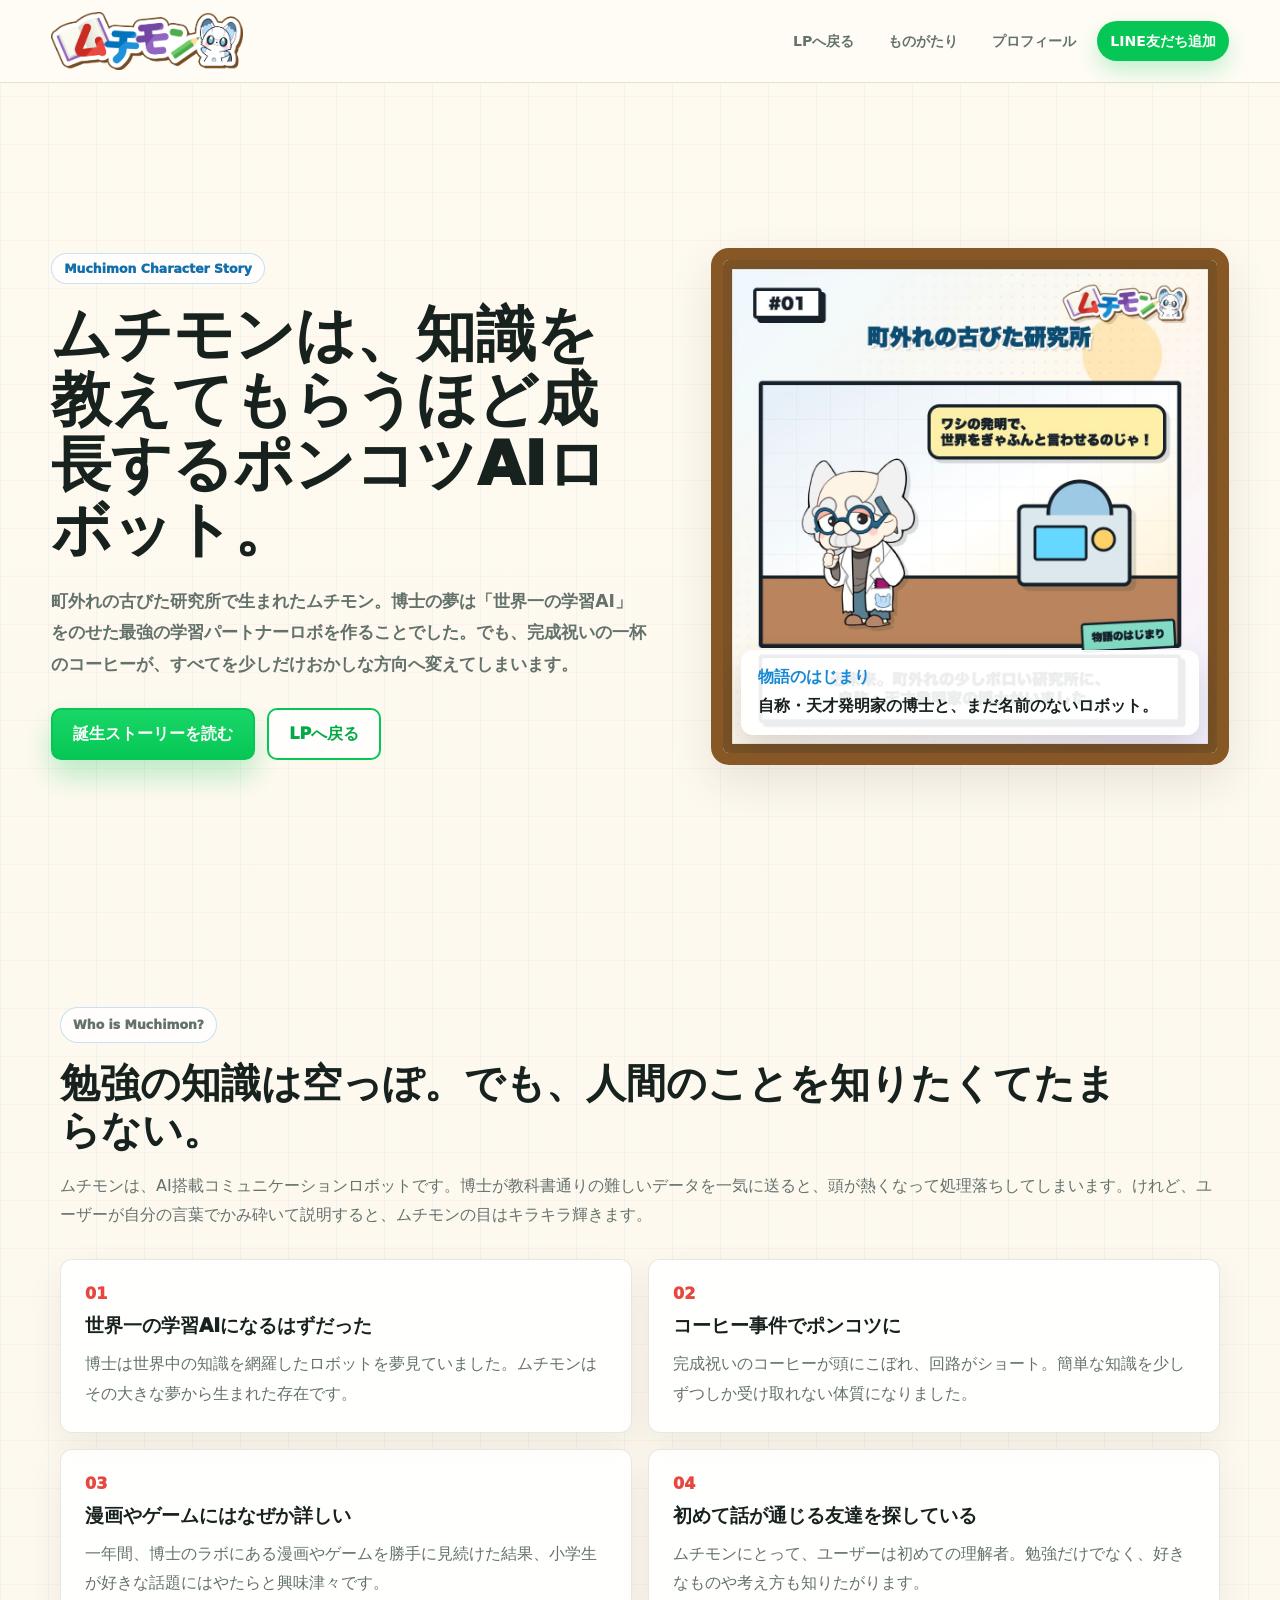
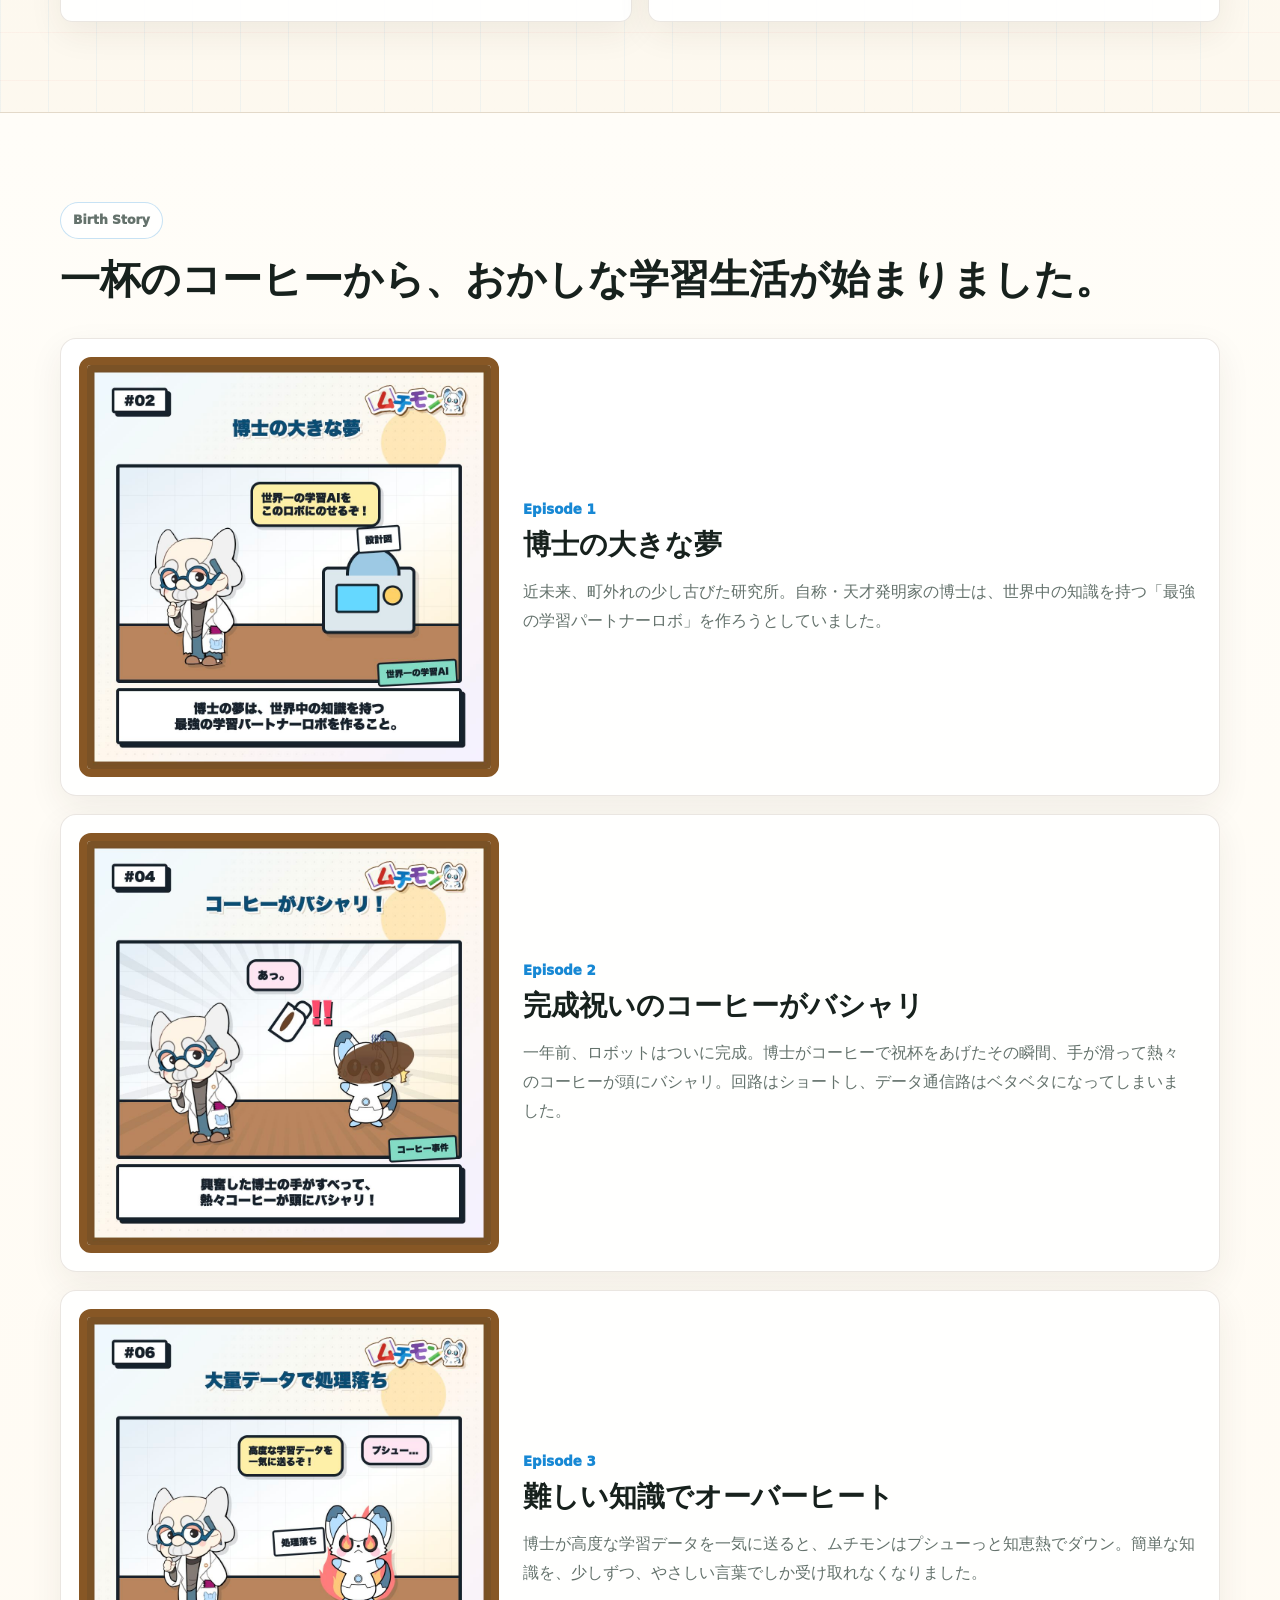
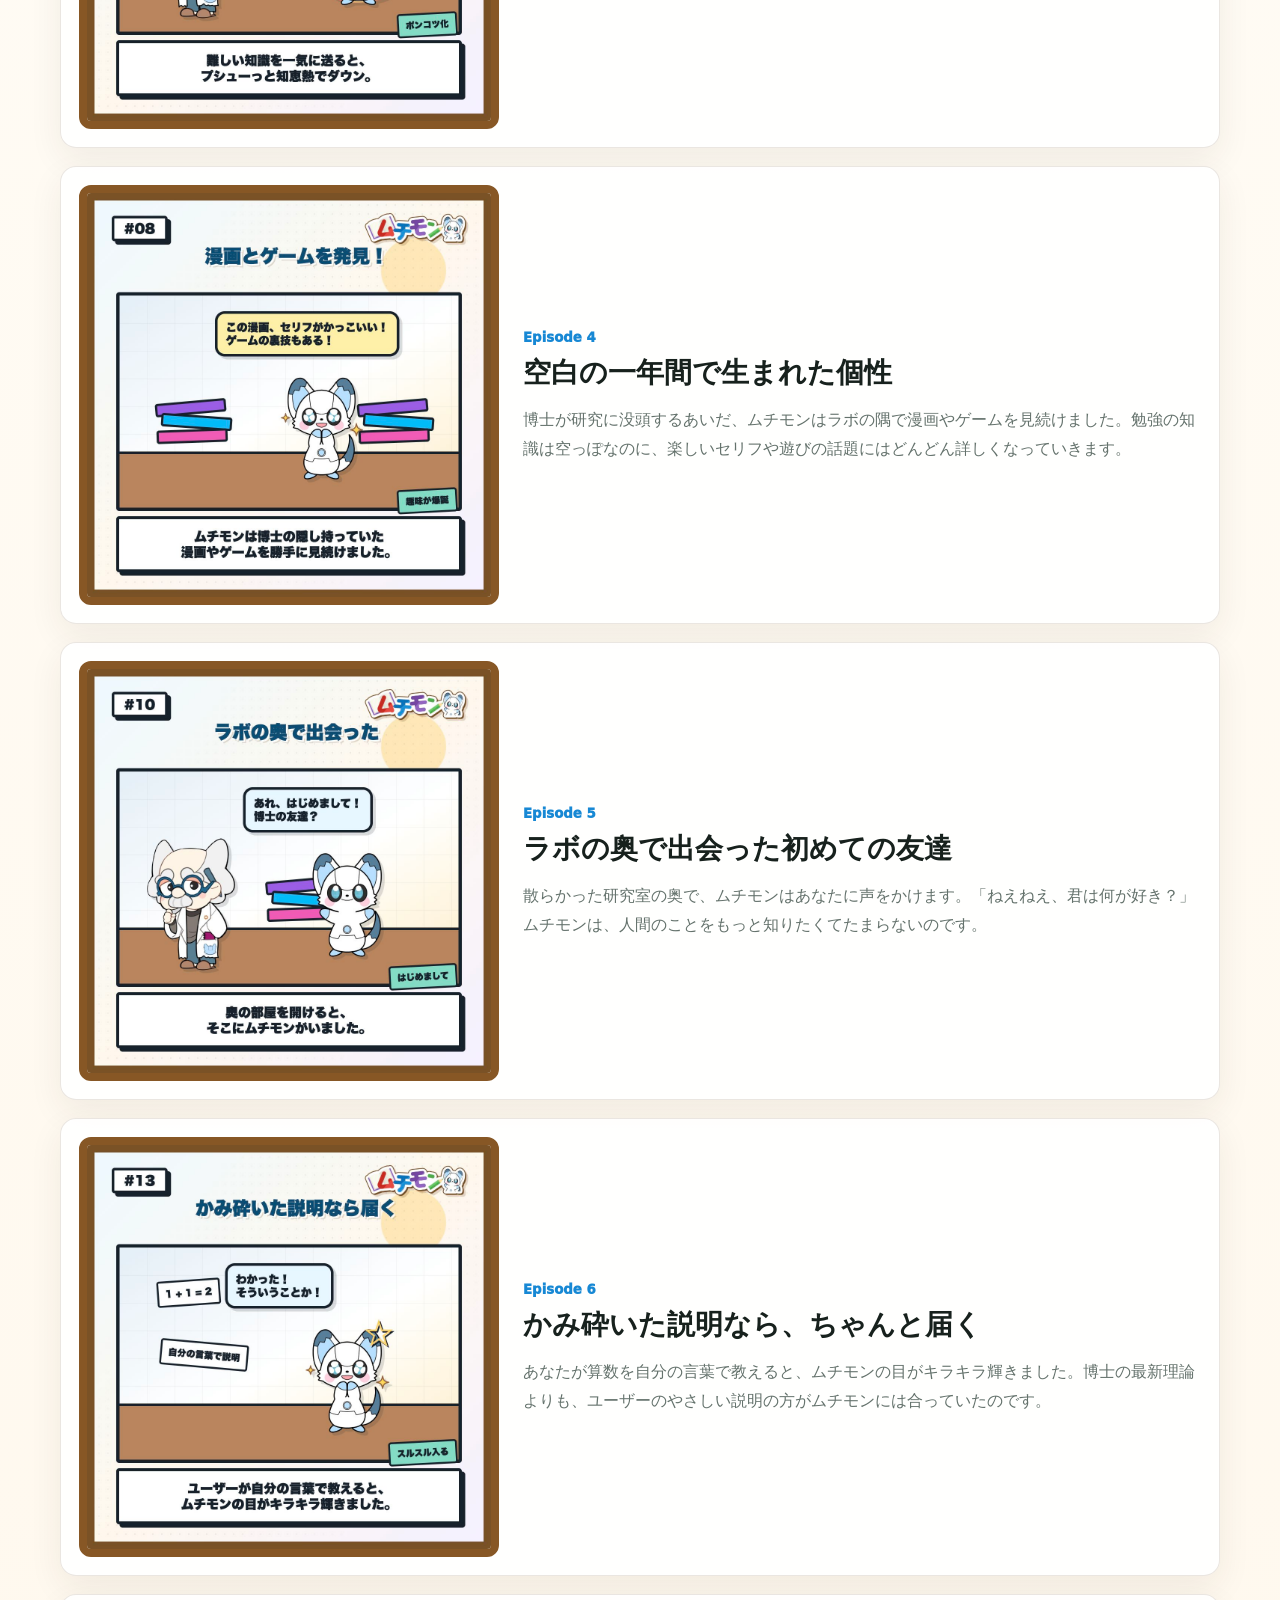
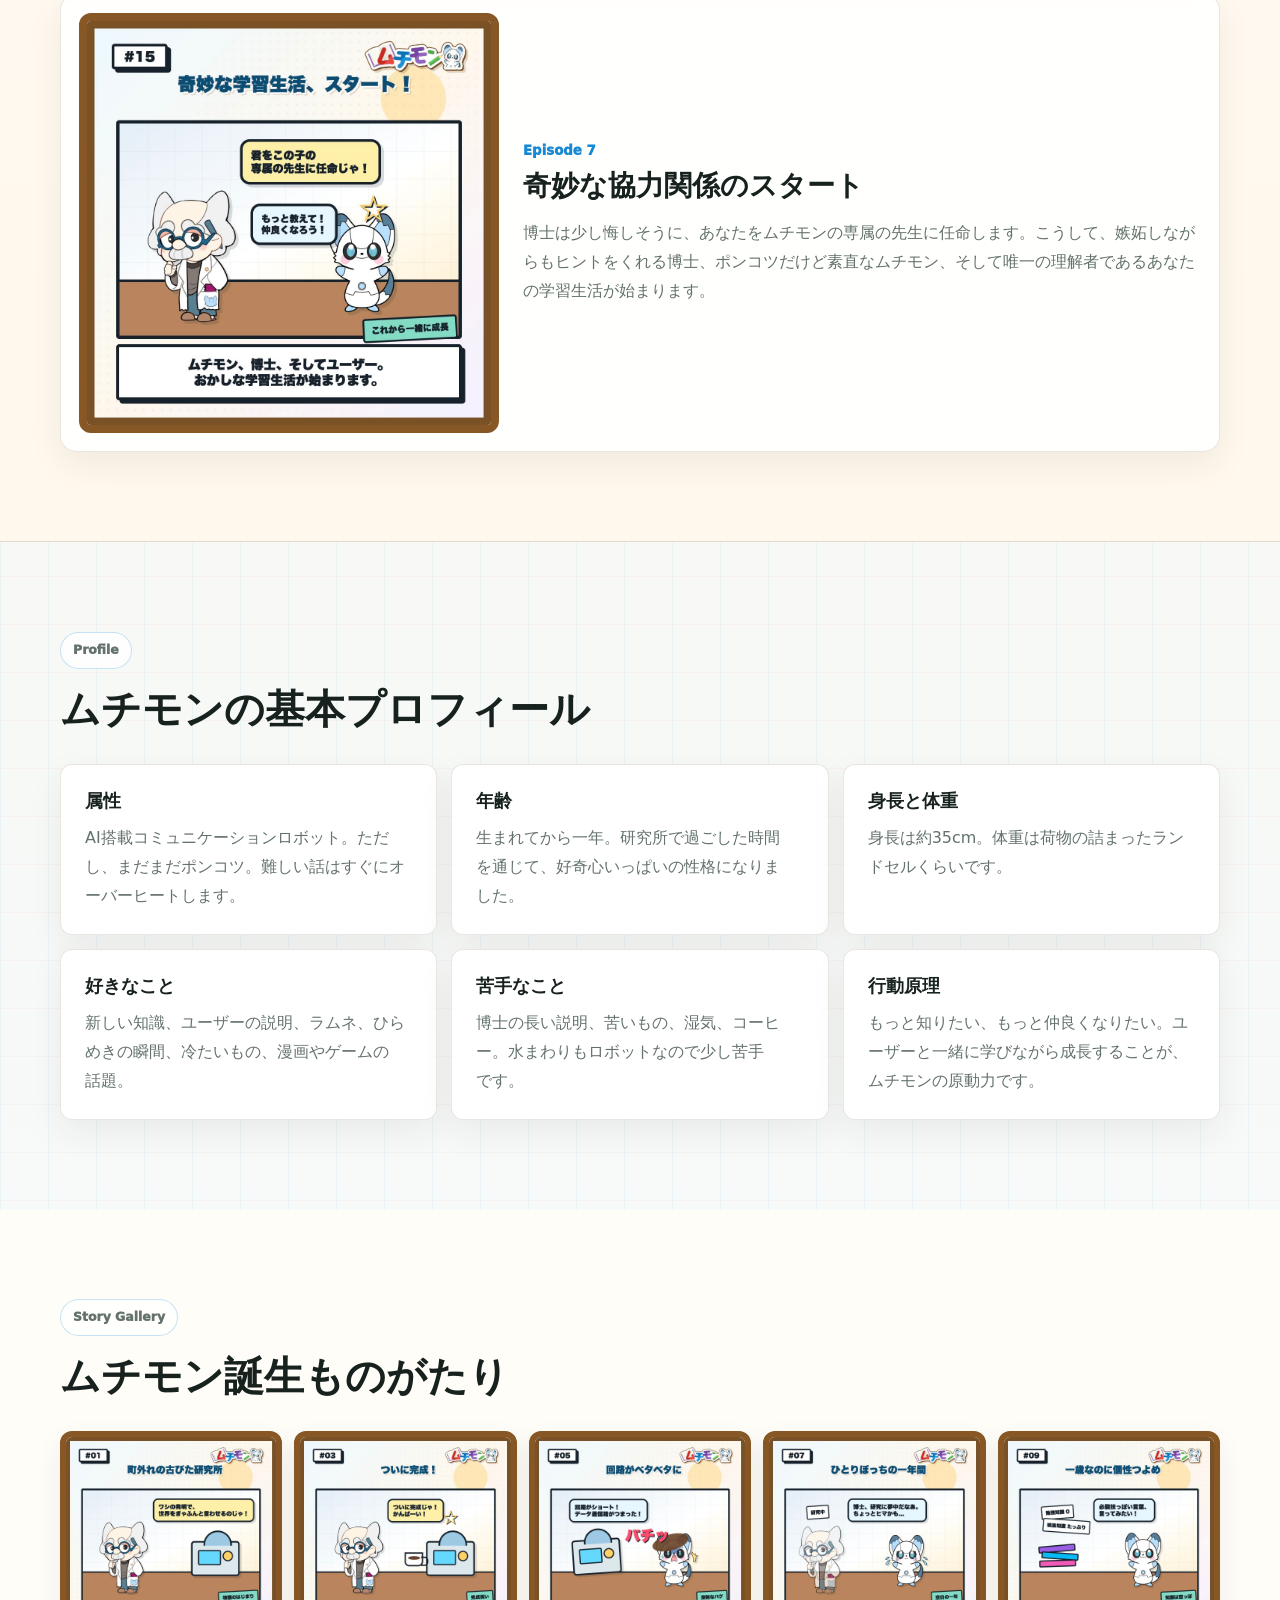
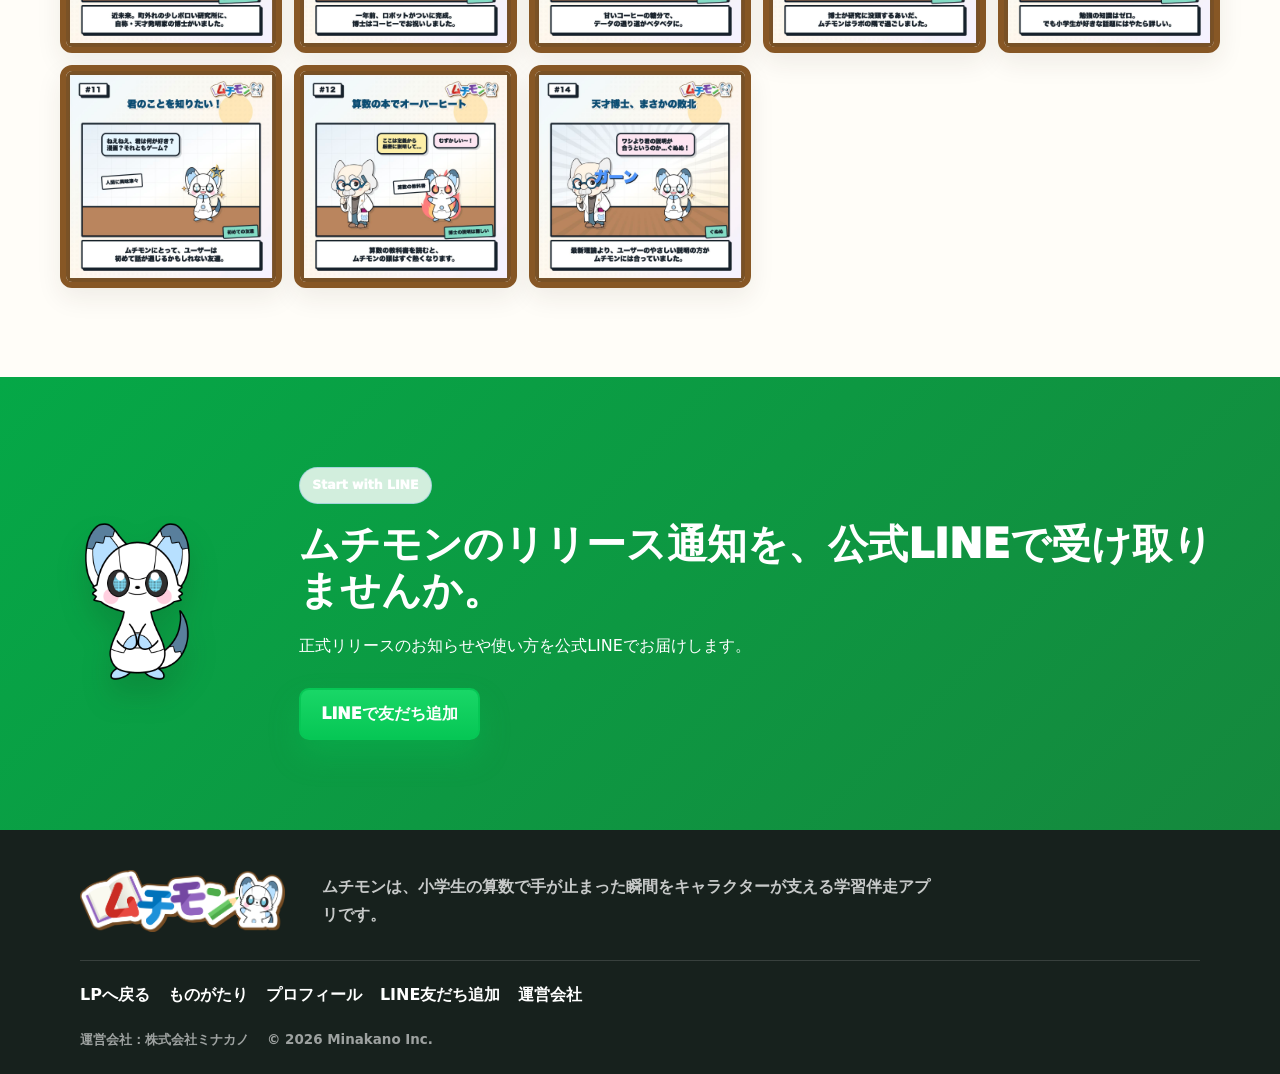
==== history/index.html @ 404047dd "Add Muchimon character story page" ====
<!doctype html>
<html lang="ja">
  <head>
    <meta charset="UTF-8" />
    <meta name="viewport" content="width=device-width, initial-scale=1.0" />
    <title>ムチモンのキャラクターについて | ムチモン</title>
    <meta name="description" content="ムチモンは、町外れの研究所で生まれたAI搭載コミュニケーションロボット。コーヒー事件から始まった、少しポンコツで好奇心いっぱいの物語を紹介します。" />
    <link rel="preload" as="image" href="../assets/history/muchimon_birth_15_01.png" />
    <style>
      :root {
        --bg: #fbf7ee;
        --ink: #17211d;
        --muted: #64726c;
        --line: #e3d9c9;
        --blue: #1788d4;
        --red: #e7473f;
        --green: #06c755;
        --green-dark: #05a847;
        --yellow: #ffd86b;
        --brown: #875725;
        --panel: rgba(255, 255, 255, .9);
        --shadow: 0 18px 45px rgba(41, 31, 18, .10);
        font-family: "Hiragino Maru Gothic ProN", "Hiragino Sans", "Yu Gothic", "Meiryo", system-ui, sans-serif;
      }

      * { box-sizing: border-box; }
      html { scroll-behavior: smooth; }
      body {
        margin: 0;
        color: var(--ink);
        background:
          linear-gradient(90deg, rgba(23, 136, 212, .055) 1px, transparent 1px),
          linear-gradient(rgba(231, 71, 63, .045) 1px, transparent 1px),
          linear-gradient(180deg, #fffaf0 0%, var(--bg) 45%, #f4fbff 100%);
        background-size: 48px 48px, 48px 48px, auto;
      }
      a { color: inherit; text-decoration: none; }
      img { display: block; max-width: 100%; }

      .nav {
        position: sticky;
        top: 0;
        z-index: 10;
        display: flex;
        align-items: center;
        justify-content: space-between;
        gap: 20px;
        border-bottom: 1px solid rgba(124, 103, 75, .18);
        background: rgba(255, 252, 246, .9);
        padding: 12px clamp(18px, 4vw, 56px);
        backdrop-filter: blur(18px);
      }
      .logo img { width: clamp(138px, 15vw, 214px); }
      .nav nav { display: flex; flex-wrap: wrap; justify-content: flex-end; gap: 8px; }
      .nav a:not(.logo) {
        display: inline-flex;
        align-items: center;
        min-height: 40px;
        border-radius: 999px;
        color: var(--muted);
        font-size: .88rem;
        font-weight: 900;
        padding: 8px 13px;
        white-space: nowrap;
      }
      .nav-cta { background: var(--green); color: #fff !important; box-shadow: 0 10px 22px rgba(6, 199, 85, .24); }

      .hero {
        display: grid;
        grid-template-columns: minmax(420px, .92fr) minmax(360px, .8fr);
        gap: clamp(30px, 5vw, 72px);
        align-items: center;
        min-height: calc(100vh - 66px);
        padding: clamp(44px, 6vw, 86px) clamp(18px, 4vw, 56px) 64px;
      }
      .kicker {
        display: inline-flex;
        align-items: center;
        min-height: 31px;
        margin: 0 0 18px;
        border: 1px solid rgba(23, 136, 212, .24);
        border-radius: 999px;
        background: rgba(255, 255, 255, .82);
        color: #126fab;
        font-size: .78rem;
        font-weight: 950;
        line-height: 1.25;
        padding: 6px 12px;
      }
      h1, h2, h3 {
        margin: 0;
        color: var(--ink);
        font-weight: 950;
        letter-spacing: 0;
        line-break: strict;
        text-wrap: pretty;
      }
      h1 { max-width: 780px; font-size: clamp(2.55rem, 4.7vw, 5rem); line-height: 1.08; }
      .lead {
        max-width: 720px;
        margin: 24px 0 0;
        color: var(--muted);
        font-size: clamp(1rem, 1.35vw, 1.18rem);
        font-weight: 800;
        line-height: 1.82;
        text-wrap: pretty;
      }
      .actions { display: flex; flex-wrap: wrap; gap: 12px; margin-top: 28px; }
      .primary, .secondary {
        display: inline-flex;
        align-items: center;
        justify-content: center;
        min-height: 52px;
        border: 2px solid var(--green);
        border-radius: 10px;
        font-weight: 950;
        line-height: 1.4;
        padding: 12px 20px;
        text-align: center;
      }
      .primary { background: linear-gradient(180deg, #19d767 0%, var(--green) 100%); color: #fff; box-shadow: 0 16px 30px rgba(6, 199, 85, .28); }
      .secondary { background: rgba(255, 255, 255, .9); color: var(--green-dark); }

      .hero-art {
        position: relative;
        border: 12px solid var(--brown);
        border-radius: 18px;
        background: #fff;
        box-shadow: var(--shadow);
        overflow: hidden;
      }
      .hero-art img { width: 100%; height: 100%; object-fit: cover; }
      .hero-note {
        position: absolute;
        left: 18px;
        right: 18px;
        bottom: 18px;
        border: 1px solid rgba(255, 255, 255, .72);
        border-radius: 12px;
        background: rgba(255, 255, 255, .92);
        padding: 16px;
        box-shadow: 0 18px 36px rgba(22, 31, 35, .16);
      }
      .hero-note strong { display: block; color: var(--blue); }
      .hero-note span { display: block; margin-top: 6px; font-weight: 900; line-height: 1.55; }

      .section { padding: clamp(58px, 7vw, 96px) clamp(18px, 4vw, 56px); }
      .section-inner { max-width: 1160px; margin: 0 auto; }
      .section h2 { max-width: 1080px; font-size: clamp(1.9rem, 3.15vw, 3.35rem); line-height: 1.16; }
      .section p { color: var(--muted); line-height: 1.82; text-wrap: pretty; }

      .intro-grid {
        display: grid;
        grid-template-columns: 1fr 1fr;
        gap: 16px;
        margin-top: 30px;
      }
      .fact {
        border: 1px solid rgba(124, 103, 75, .16);
        border-radius: 12px;
        background: var(--panel);
        padding: 24px;
        box-shadow: 0 12px 34px rgba(54, 43, 26, .07);
      }
      .fact span { color: var(--red); font-weight: 950; }
      .fact h3 { margin: 10px 0; font-size: 1.16rem; line-height: 1.42; }
      .fact p { margin: 0; }

      .story { background: linear-gradient(180deg, #fffdf8 0%, #fff8ed 100%); border-block: 1px solid var(--line); }
      .timeline {
        display: grid;
        gap: 18px;
        margin-top: 34px;
      }
      .episode {
        display: grid;
        grid-template-columns: minmax(260px, 420px) minmax(0, 1fr);
        gap: 24px;
        align-items: center;
        border: 1px solid rgba(124, 103, 75, .16);
        border-radius: 16px;
        background: rgba(255, 255, 255, .9);
        padding: 18px;
        box-shadow: 0 12px 34px rgba(54, 43, 26, .07);
      }
      .episode img { border: 8px solid var(--brown); border-radius: 12px; background: #fff; }
      .episode small {
        display: inline-flex;
        margin-bottom: 10px;
        color: var(--blue);
        font-weight: 950;
      }
      .episode h3 { font-size: clamp(1.28rem, 2.2vw, 2rem); line-height: 1.28; }
      .episode p { margin: 14px 0 0; }

      .profile-grid {
        display: grid;
        grid-template-columns: repeat(3, minmax(0, 1fr));
        gap: 14px;
        margin-top: 30px;
      }
      .profile-card {
        border: 1px solid rgba(124, 103, 75, .16);
        border-radius: 12px;
        background: rgba(255, 255, 255, .92);
        padding: 24px;
        box-shadow: 0 12px 34px rgba(54, 43, 26, .07);
      }
      .profile-card h3 { margin-bottom: 10px; font-size: 1.12rem; }
      .profile-card p { margin: 0; }

      .gallery { background: #fffdf8; }
      .gallery-grid {
        display: grid;
        grid-template-columns: repeat(auto-fit, minmax(190px, 1fr));
        gap: 12px;
        margin-top: 30px;
      }
      .gallery-grid img {
        border: 6px solid var(--brown);
        border-radius: 12px;
        background: #fff;
        box-shadow: 0 10px 26px rgba(54, 43, 26, .08);
      }

      .cta {
        display: grid;
        grid-template-columns: minmax(140px, 220px) minmax(0, 1fr);
        gap: 28px;
        align-items: center;
        background: linear-gradient(135deg, var(--green-dark) 0%, #15883d 100%);
        color: #fff;
      }
      .cta h2, .cta p { color: #fff; }
      .cta img { max-height: 190px; object-fit: contain; filter: drop-shadow(0 18px 14px rgba(16, 79, 36, .24)); }

      .site-footer { background: #17211d; color: #fff; padding: 40px clamp(18px, 4vw, 56px) 24px; }
      .footer-main { display: grid; grid-template-columns: minmax(160px, 220px) minmax(0, 620px); gap: 22px; align-items: center; max-width: 1120px; margin: 0 auto; }
      .footer-logo img { width: clamp(150px, 16vw, 220px); }
      .footer-main p { margin: 0; color: rgba(255, 255, 255, .76); font-weight: 800; line-height: 1.75; }
      .footer-links { display: flex; flex-wrap: wrap; gap: 10px 18px; max-width: 1120px; margin: 28px auto 0; padding-top: 24px; border-top: 1px solid rgba(255, 255, 255, .14); }
      .footer-links a { color: #fff; font-weight: 900; line-height: 1.3; white-space: nowrap; }
      .footer-bottom { display: flex; flex-wrap: wrap; gap: 8px 18px; max-width: 1120px; margin: 24px auto 0; color: rgba(255, 255, 255, .58); font-size: .84rem; font-weight: 800; line-height: 1.5; }

      @media (max-width: 920px) {
        .hero, .intro-grid, .episode, .profile-grid, .cta, .footer-main { grid-template-columns: 1fr; }
        .hero { min-height: auto; }
        .hero-art { max-width: 620px; margin: 0 auto; }
      }

      @media (max-width: 640px) {
        .nav { align-items: flex-start; flex-direction: column; padding: 10px 16px; }
        .logo img { width: 136px; }
        .nav nav { justify-content: flex-start; gap: 6px; }
        .nav a:not(.logo) { min-height: 36px; font-size: .82rem; padding: 7px 10px; }
        .hero { padding: 34px 18px 42px; }
        h1 { font-size: clamp(2.15rem, 10vw, 3rem); line-height: 1.14; }
        .lead { margin-top: 18px; font-size: 1rem; line-height: 1.78; }
        .actions { margin-top: 22px; }
        .primary, .secondary { width: 100%; }
        .hero-art { border-width: 8px; }
        .hero-note { position: static; border-radius: 0; box-shadow: none; }
        .section { padding: 44px 18px; }
        .section h2 { font-size: clamp(1.75rem, 7.2vw, 2.35rem); line-height: 1.22; }
        .episode, .fact, .profile-card { padding: 18px; }
        .episode img, .gallery-grid img { border-width: 5px; }
        .gallery-grid { grid-template-columns: 1fr 1fr; }
        .cta img { max-height: 180px; }
        .site-footer { padding: 34px 18px 22px; }
        .footer-bottom span { white-space: normal; }
      }
    </style>
  </head>
  <body>
    <header class="nav">
      <a class="logo" href="../"><img src="../assets/muchimon-logo.png" alt="ムチモン" /></a>
      <nav>
        <a href="../">LPへ戻る</a>
        <a href="#story">ものがたり</a>
        <a href="#profile">プロフィール</a>
        <a class="nav-cta" href="https://lin.ee/755YFJo" target="_blank" rel="noopener" data-track="line-register">LINE友だち追加</a>
      </nav>
    </header>

    <main>
      <section class="hero">
        <div>
          <p class="kicker">Muchimon Character Story</p>
          <h1>ムチモンは、知識を教えてもらうほど成長するポンコツAIロボット。</h1>
          <p class="lead">町外れの古びた研究所で生まれたムチモン。博士の夢は「世界一の学習AI」をのせた最強の学習パートナーロボを作ることでした。でも、完成祝いの一杯のコーヒーが、すべてを少しだけおかしな方向へ変えてしまいます。</p>
          <div class="actions">
            <a class="primary" href="#story">誕生ストーリーを読む</a>
            <a class="secondary" href="../">LPへ戻る</a>
          </div>
        </div>
        <div class="hero-art">
          <img src="../assets/history/muchimon_birth_15_01.png" alt="町外れの古びた研究所で、博士がロボットを作り始める様子" />
          <div class="hero-note"><strong>物語のはじまり</strong><span>自称・天才発明家の博士と、まだ名前のないロボット。</span></div>
        </div>
      </section>

      <section class="section">
        <div class="section-inner">
          <p class="kicker">Who is Muchimon?</p>
          <h2>勉強の知識は空っぽ。でも、人間のことを知りたくてたまらない。</h2>
          <p>ムチモンは、AI搭載コミュニケーションロボットです。博士が教科書通りの難しいデータを一気に送ると、頭が熱くなって処理落ちしてしまいます。けれど、ユーザーが自分の言葉でかみ砕いて説明すると、ムチモンの目はキラキラ輝きます。</p>
          <div class="intro-grid">
            <article class="fact"><span>01</span><h3>世界一の学習AIになるはずだった</h3><p>博士は世界中の知識を網羅したロボットを夢見ていました。ムチモンはその大きな夢から生まれた存在です。</p></article>
            <article class="fact"><span>02</span><h3>コーヒー事件でポンコツに</h3><p>完成祝いのコーヒーが頭にこぼれ、回路がショート。簡単な知識を少しずつしか受け取れない体質になりました。</p></article>
            <article class="fact"><span>03</span><h3>漫画やゲームにはなぜか詳しい</h3><p>一年間、博士のラボにある漫画やゲームを勝手に見続けた結果、小学生が好きな話題にはやたらと興味津々です。</p></article>
            <article class="fact"><span>04</span><h3>初めて話が通じる友達を探している</h3><p>ムチモンにとって、ユーザーは初めての理解者。勉強だけでなく、好きなものや考え方も知りたがります。</p></article>
          </div>
        </div>
      </section>

      <section class="section story" id="story">
        <div class="section-inner">
          <p class="kicker">Birth Story</p>
          <h2>一杯のコーヒーから、おかしな学習生活が始まりました。</h2>
          <div class="timeline">
            <article class="episode">
              <img src="../assets/history/muchimon_birth_15_02.png" alt="博士が世界一の学習AIをロボットにのせようとしている様子" />
              <div><small>Episode 1</small><h3>博士の大きな夢</h3><p>近未来、町外れの少し古びた研究所。自称・天才発明家の博士は、世界中の知識を持つ「最強の学習パートナーロボ」を作ろうとしていました。</p></div>
            </article>
            <article class="episode">
              <img src="../assets/history/muchimon_birth_15_04.png" alt="博士の手が滑ってコーヒーがロボットにこぼれる様子" />
              <div><small>Episode 2</small><h3>完成祝いのコーヒーがバシャリ</h3><p>一年前、ロボットはついに完成。博士がコーヒーで祝杯をあげたその瞬間、手が滑って熱々のコーヒーが頭にバシャリ。回路はショートし、データ通信路はベタベタになってしまいました。</p></div>
            </article>
            <article class="episode">
              <img src="../assets/history/muchimon_birth_15_06.png" alt="難しい学習データでムチモンが処理落ちする様子" />
              <div><small>Episode 3</small><h3>難しい知識でオーバーヒート</h3><p>博士が高度な学習データを一気に送ると、ムチモンはプシューっと知恵熱でダウン。簡単な知識を、少しずつ、やさしい言葉でしか受け取れなくなりました。</p></div>
            </article>
            <article class="episode">
              <img src="../assets/history/muchimon_birth_15_08.png" alt="ムチモンが漫画とゲームを発見して喜ぶ様子" />
              <div><small>Episode 4</small><h3>空白の一年間で生まれた個性</h3><p>博士が研究に没頭するあいだ、ムチモンはラボの隅で漫画やゲームを見続けました。勉強の知識は空っぽなのに、楽しいセリフや遊びの話題にはどんどん詳しくなっていきます。</p></div>
            </article>
            <article class="episode">
              <img src="../assets/history/muchimon_birth_15_10.png" alt="研究室の奥でユーザーがムチモンと出会う様子" />
              <div><small>Episode 5</small><h3>ラボの奥で出会った初めての友達</h3><p>散らかった研究室の奥で、ムチモンはあなたに声をかけます。「ねえねえ、君は何が好き？」ムチモンは、人間のことをもっと知りたくてたまらないのです。</p></div>
            </article>
            <article class="episode">
              <img src="../assets/history/muchimon_birth_15_13.png" alt="ユーザーのかみ砕いた説明でムチモンの目が輝く様子" />
              <div><small>Episode 6</small><h3>かみ砕いた説明なら、ちゃんと届く</h3><p>あなたが算数を自分の言葉で教えると、ムチモンの目がキラキラ輝きました。博士の最新理論よりも、ユーザーのやさしい説明の方がムチモンには合っていたのです。</p></div>
            </article>
            <article class="episode">
              <img src="../assets/history/muchimon_birth_15_15.png" alt="博士とムチモンとユーザーの奇妙な学習生活が始まる様子" />
              <div><small>Episode 7</small><h3>奇妙な協力関係のスタート</h3><p>博士は少し悔しそうに、あなたをムチモンの専属の先生に任命します。こうして、嫉妬しながらもヒントをくれる博士、ポンコツだけど素直なムチモン、そして唯一の理解者であるあなたの学習生活が始まります。</p></div>
            </article>
          </div>
        </div>
      </section>

      <section class="section" id="profile">
        <div class="section-inner">
          <p class="kicker">Profile</p>
          <h2>ムチモンの基本プロフィール</h2>
          <div class="profile-grid">
            <article class="profile-card"><h3>属性</h3><p>AI搭載コミュニケーションロボット。ただし、まだまだポンコツ。難しい話はすぐにオーバーヒートします。</p></article>
            <article class="profile-card"><h3>年齢</h3><p>生まれてから一年。研究所で過ごした時間を通じて、好奇心いっぱいの性格になりました。</p></article>
            <article class="profile-card"><h3>身長と体重</h3><p>身長は約35cm。体重は荷物の詰まったランドセルくらいです。</p></article>
            <article class="profile-card"><h3>好きなこと</h3><p>新しい知識、ユーザーの説明、ラムネ、ひらめきの瞬間、冷たいもの、漫画やゲームの話題。</p></article>
            <article class="profile-card"><h3>苦手なこと</h3><p>博士の長い説明、苦いもの、湿気、コーヒー。水まわりもロボットなので少し苦手です。</p></article>
            <article class="profile-card"><h3>行動原理</h3><p>もっと知りたい、もっと仲良くなりたい。ユーザーと一緒に学びながら成長することが、ムチモンの原動力です。</p></article>
          </div>
        </div>
      </section>

      <section class="section gallery">
        <div class="section-inner">
          <p class="kicker">Story Gallery</p>
          <h2>ムチモン誕生ものがたり</h2>
          <div class="gallery-grid">
            <img src="../assets/history/muchimon_birth_15_01.png" alt="町外れの古びた研究所" loading="lazy" />
            <img src="../assets/history/muchimon_birth_15_03.png" alt="ロボットがついに完成" loading="lazy" />
            <img src="../assets/history/muchimon_birth_15_05.png" alt="コーヒーで回路がベタベタに" loading="lazy" />
            <img src="../assets/history/muchimon_birth_15_07.png" alt="ひとりぼっちの一年間" loading="lazy" />
            <img src="../assets/history/muchimon_birth_15_09.png" alt="一歳なのに個性つよめ" loading="lazy" />
            <img src="../assets/history/muchimon_birth_15_11.png" alt="君のことを知りたい" loading="lazy" />
            <img src="../assets/history/muchimon_birth_15_12.png" alt="算数の本でオーバーヒート" loading="lazy" />
            <img src="../assets/history/muchimon_birth_15_14.png" alt="天才博士、まさかの敗北" loading="lazy" />
          </div>
        </div>
      </section>

      <section class="section cta">
        <img src="../assets/muchimon-character.png" alt="ムチモン" />
        <div>
          <p class="kicker">Start with LINE</p>
          <h2>ムチモンのリリース通知を、公式LINEで受け取りませんか。</h2>
          <p>正式リリースのお知らせや使い方を公式LINEでお届けします。</p>
          <div class="actions"><a class="primary" href="https://lin.ee/755YFJo" target="_blank" rel="noopener" data-track="line-register">LINEで友だち追加</a></div>
        </div>
      </section>
    </main>

    <footer class="site-footer">
      <div class="footer-main">
        <a class="footer-logo" href="../"><img src="../assets/muchimon-logo.png" alt="ムチモン" /></a>
        <p>ムチモンは、小学生の算数で手が止まった瞬間をキャラクターが支える学習伴走アプリです。</p>
      </div>
      <div class="footer-links" aria-label="フッターナビゲーション">
        <a href="../">LPへ戻る</a>
        <a href="#story">ものがたり</a>
        <a href="#profile">プロフィール</a>
        <a href="https://lin.ee/755YFJo" target="_blank" rel="noopener" data-track="line-register">LINE友だち追加</a>
        <a href="https://minakano.co.jp/" target="_blank" rel="noopener">運営会社</a>
      </div>
      <div class="footer-bottom">
        <span>運営会社：株式会社ミナカノ</span>
        <span>&copy; 2026 Minakano Inc.</span>
      </div>
    </footer>
  </body>
</html>
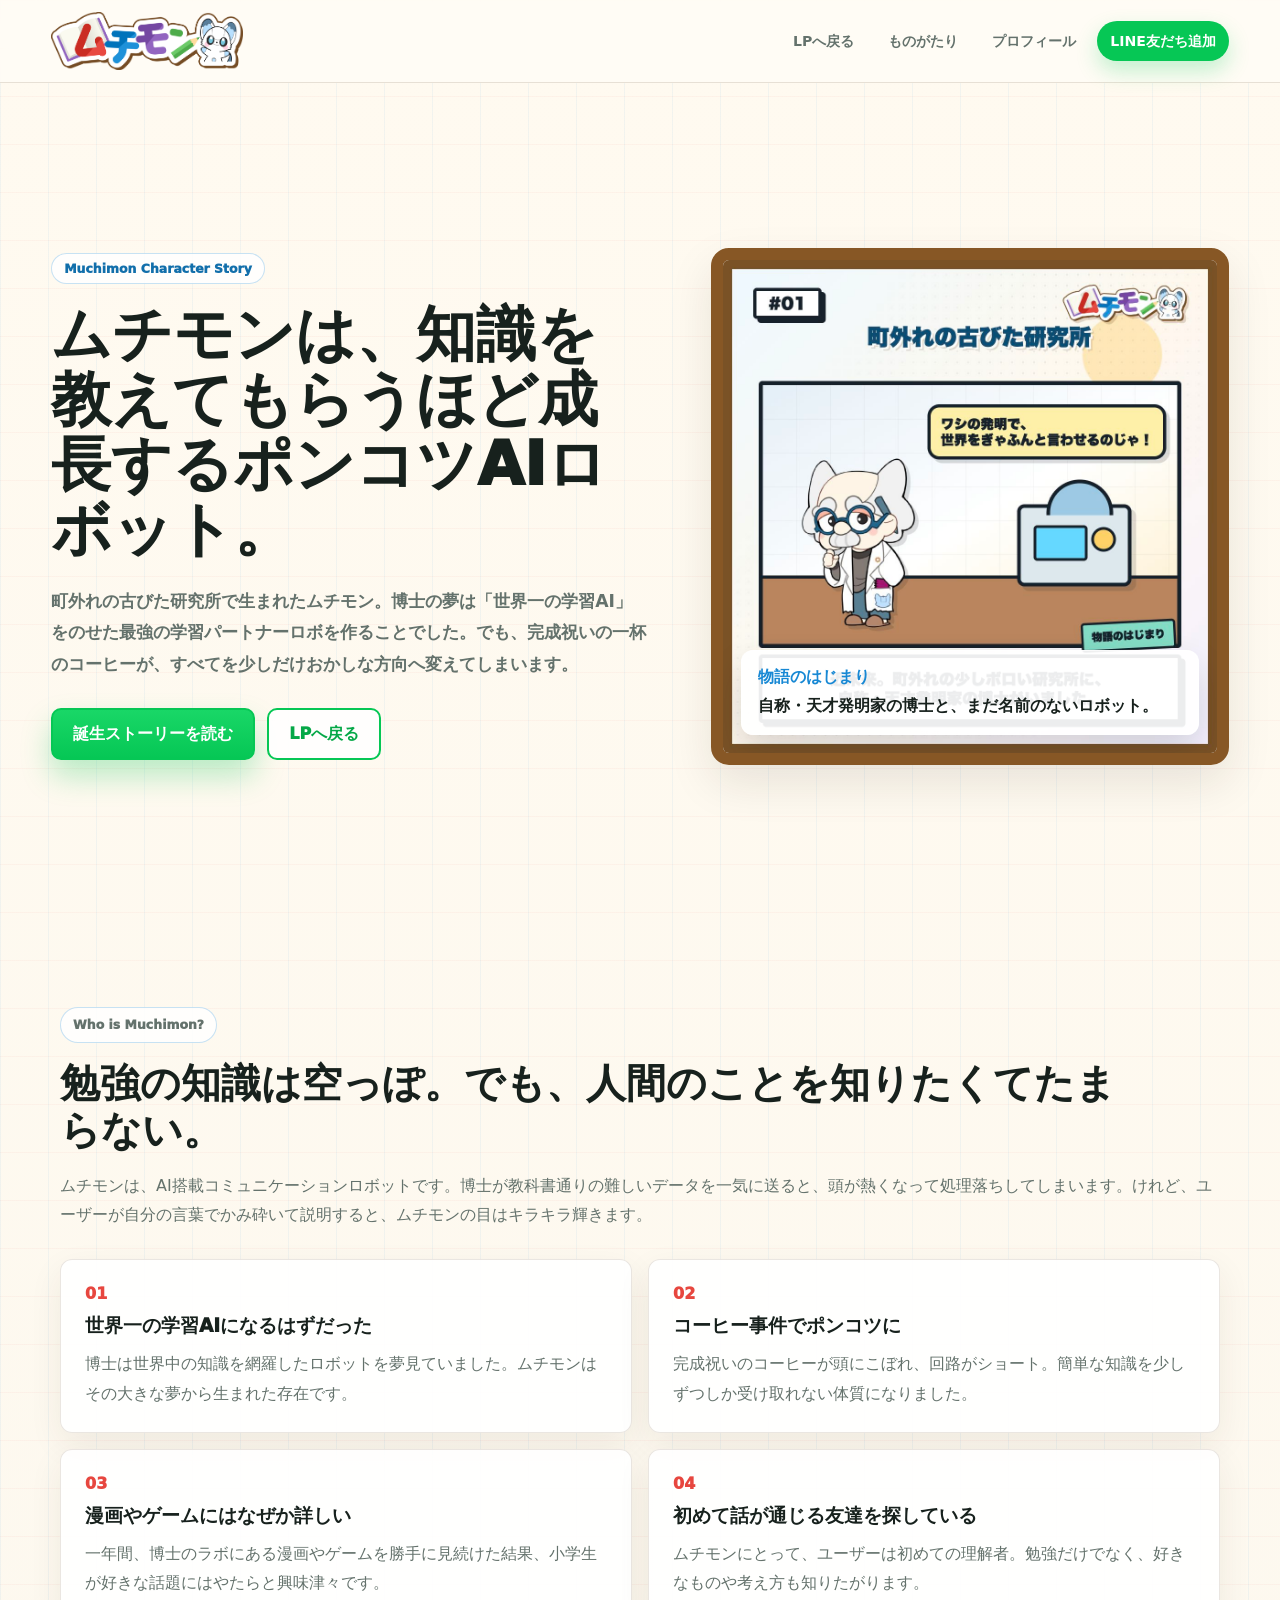
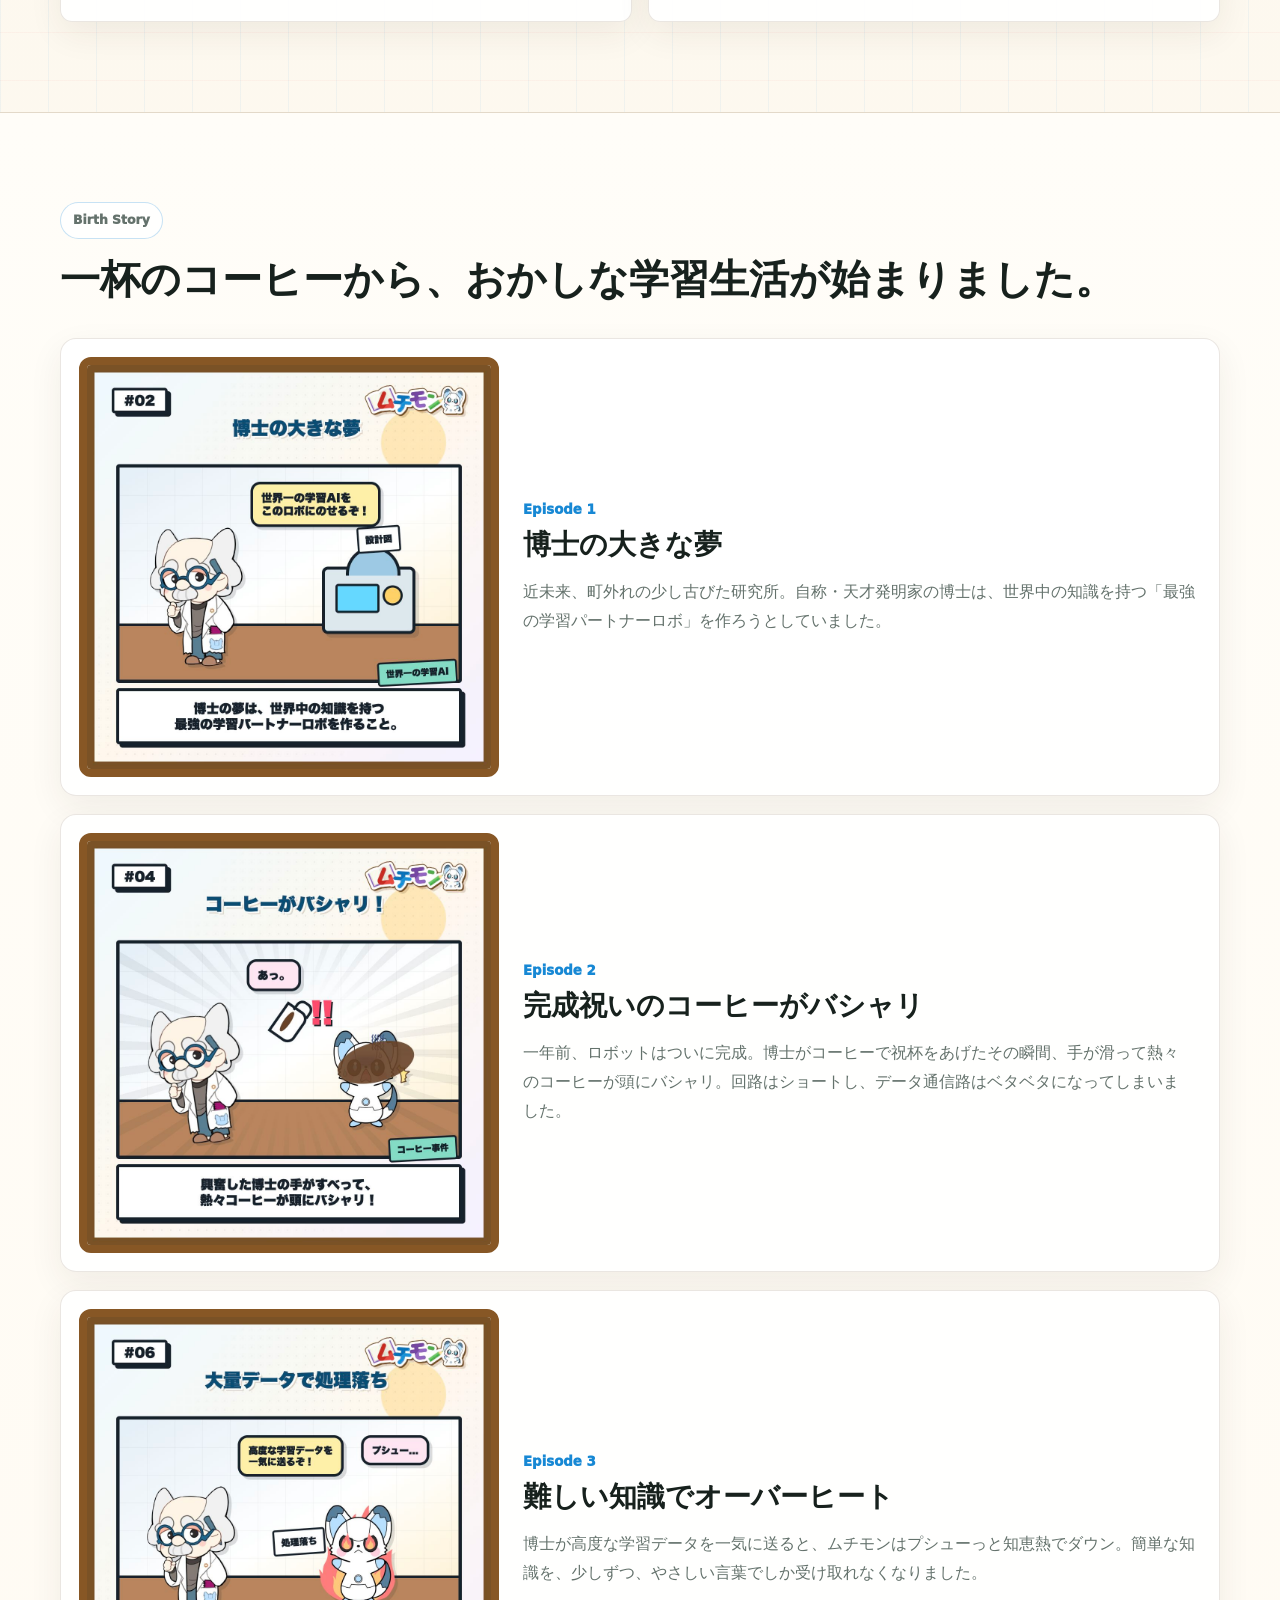
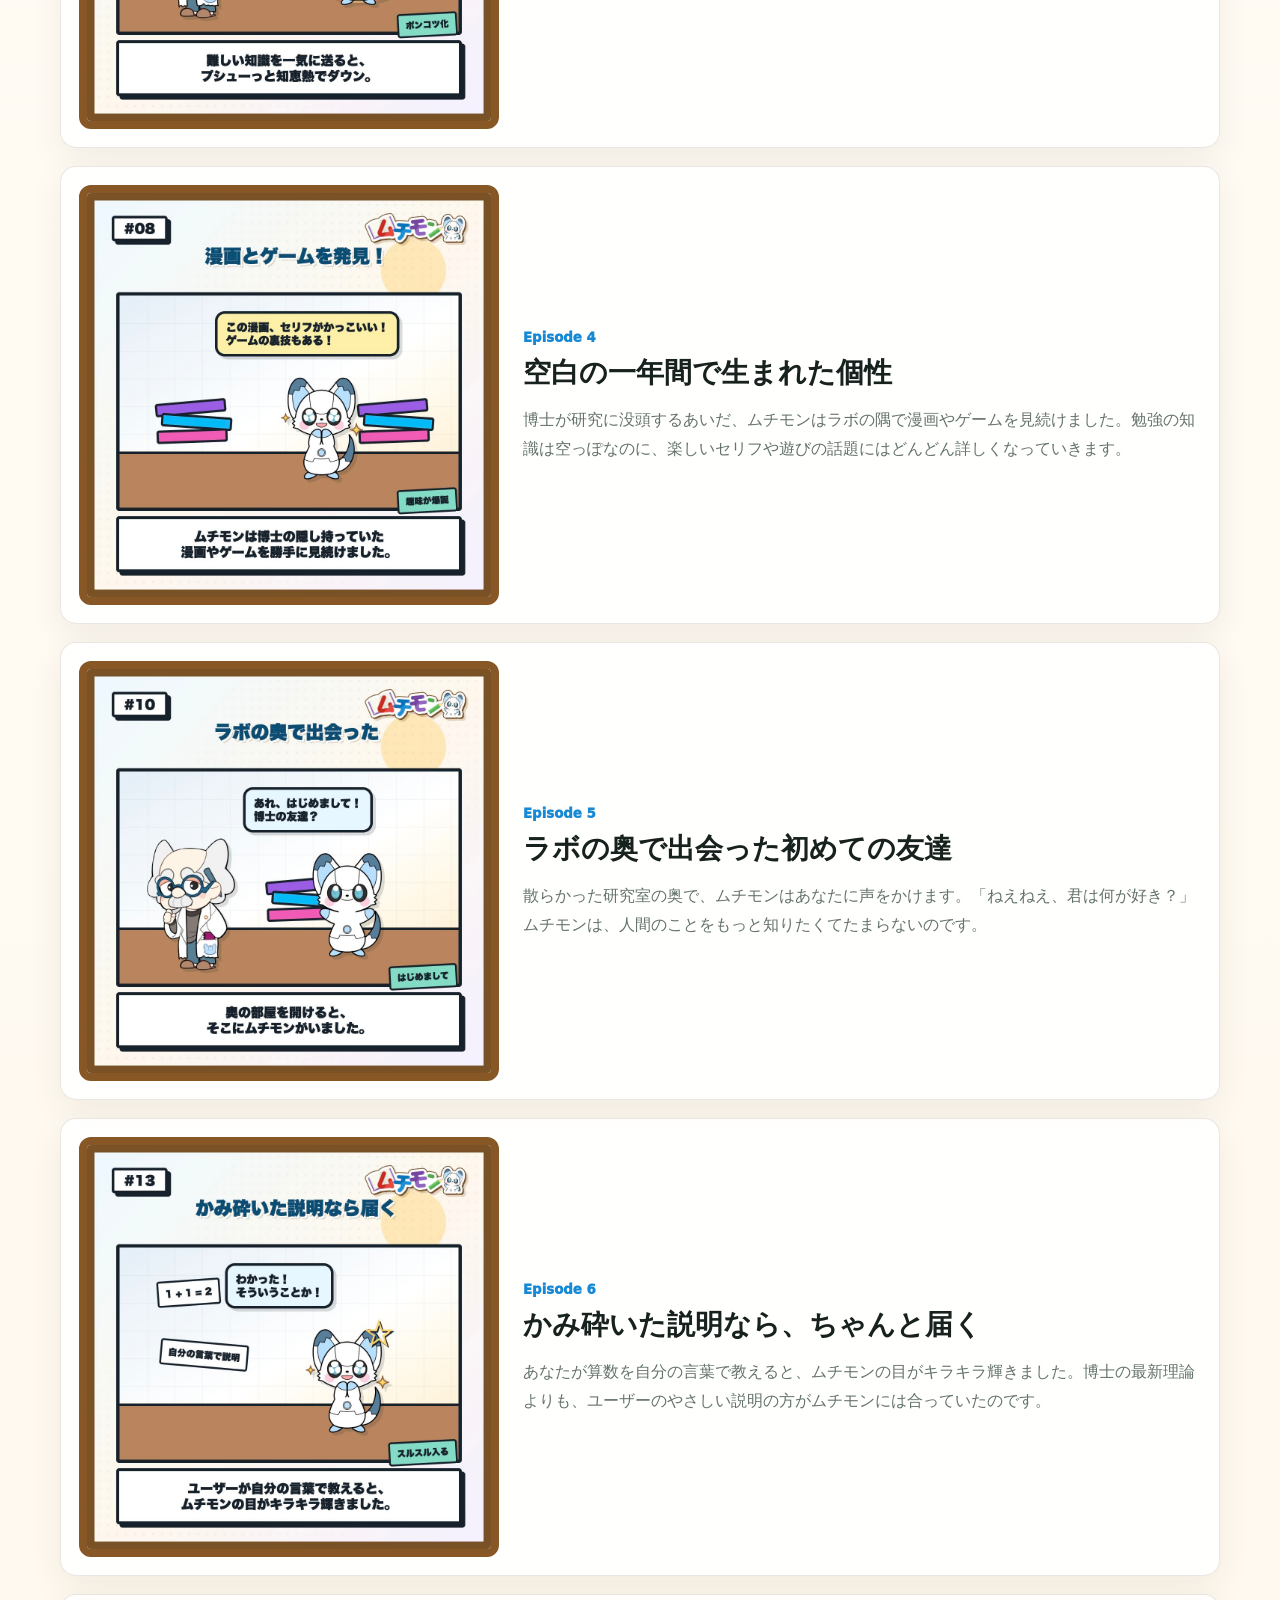
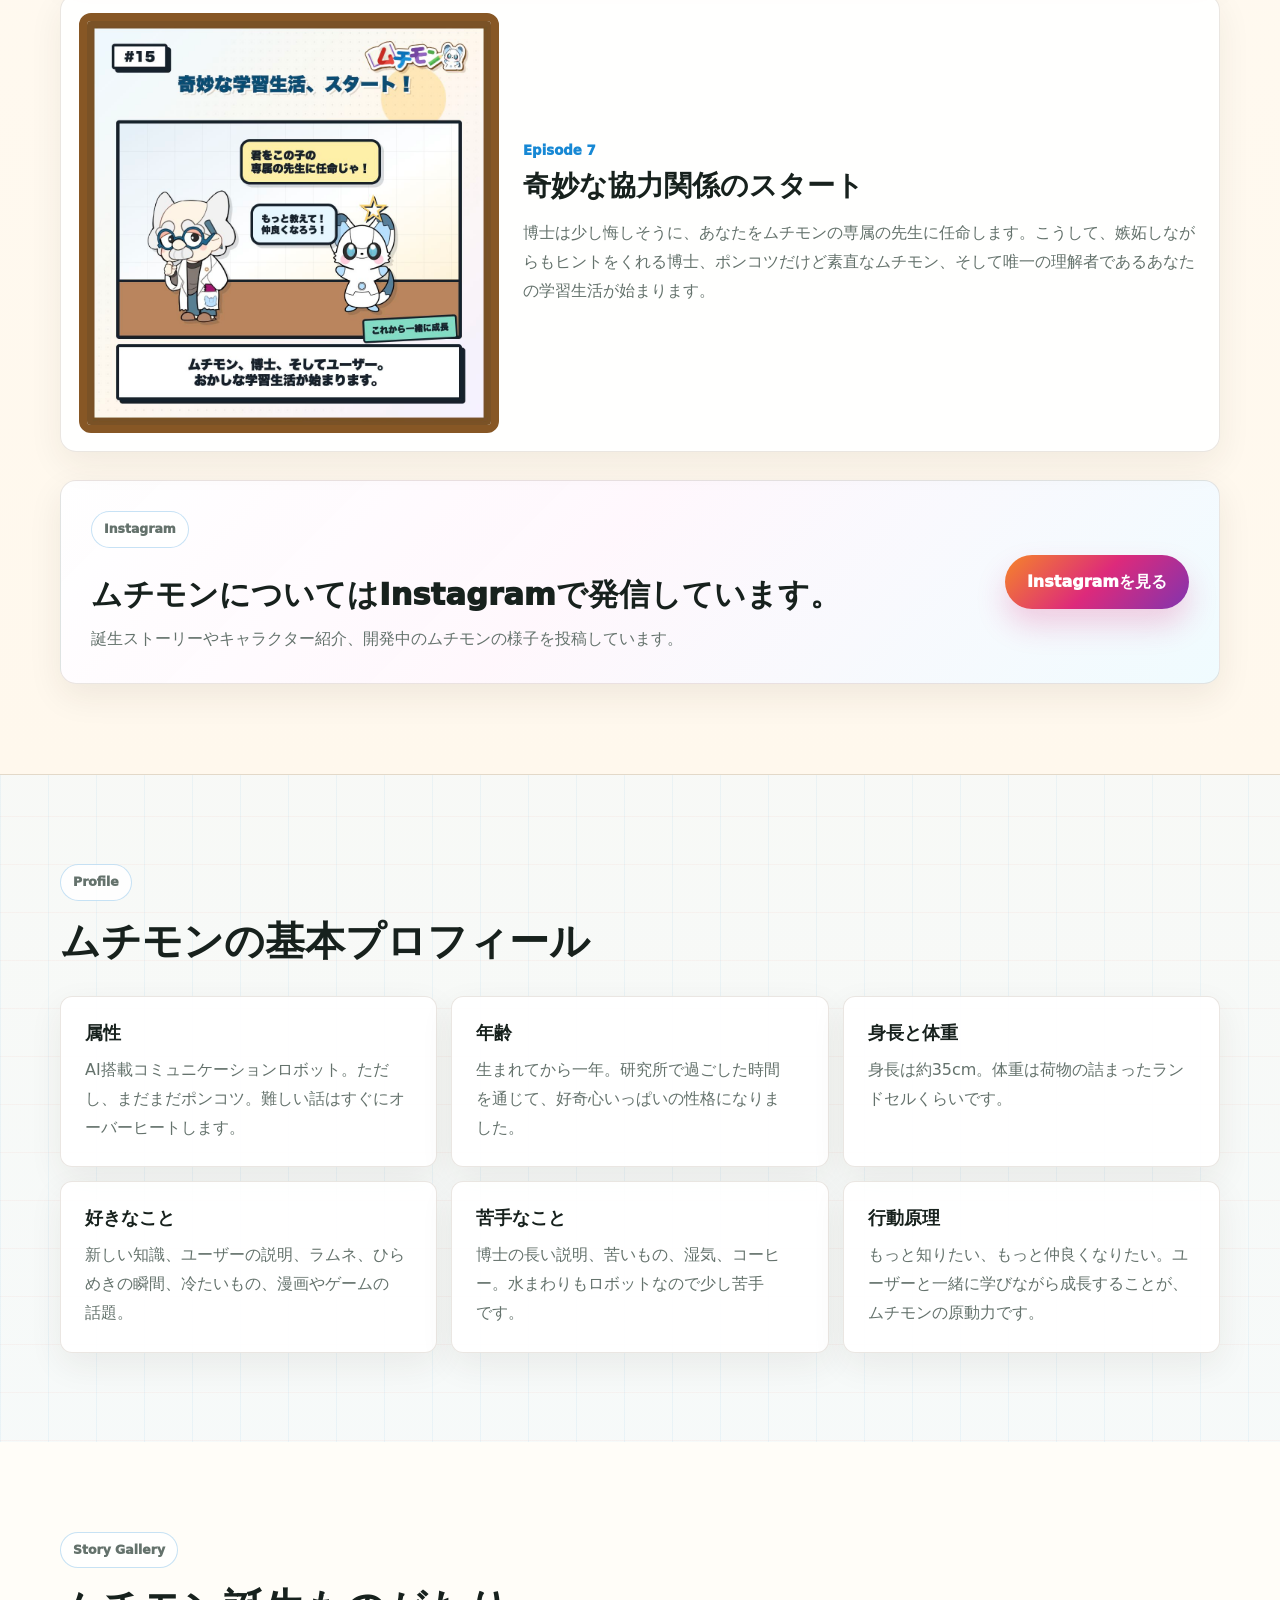
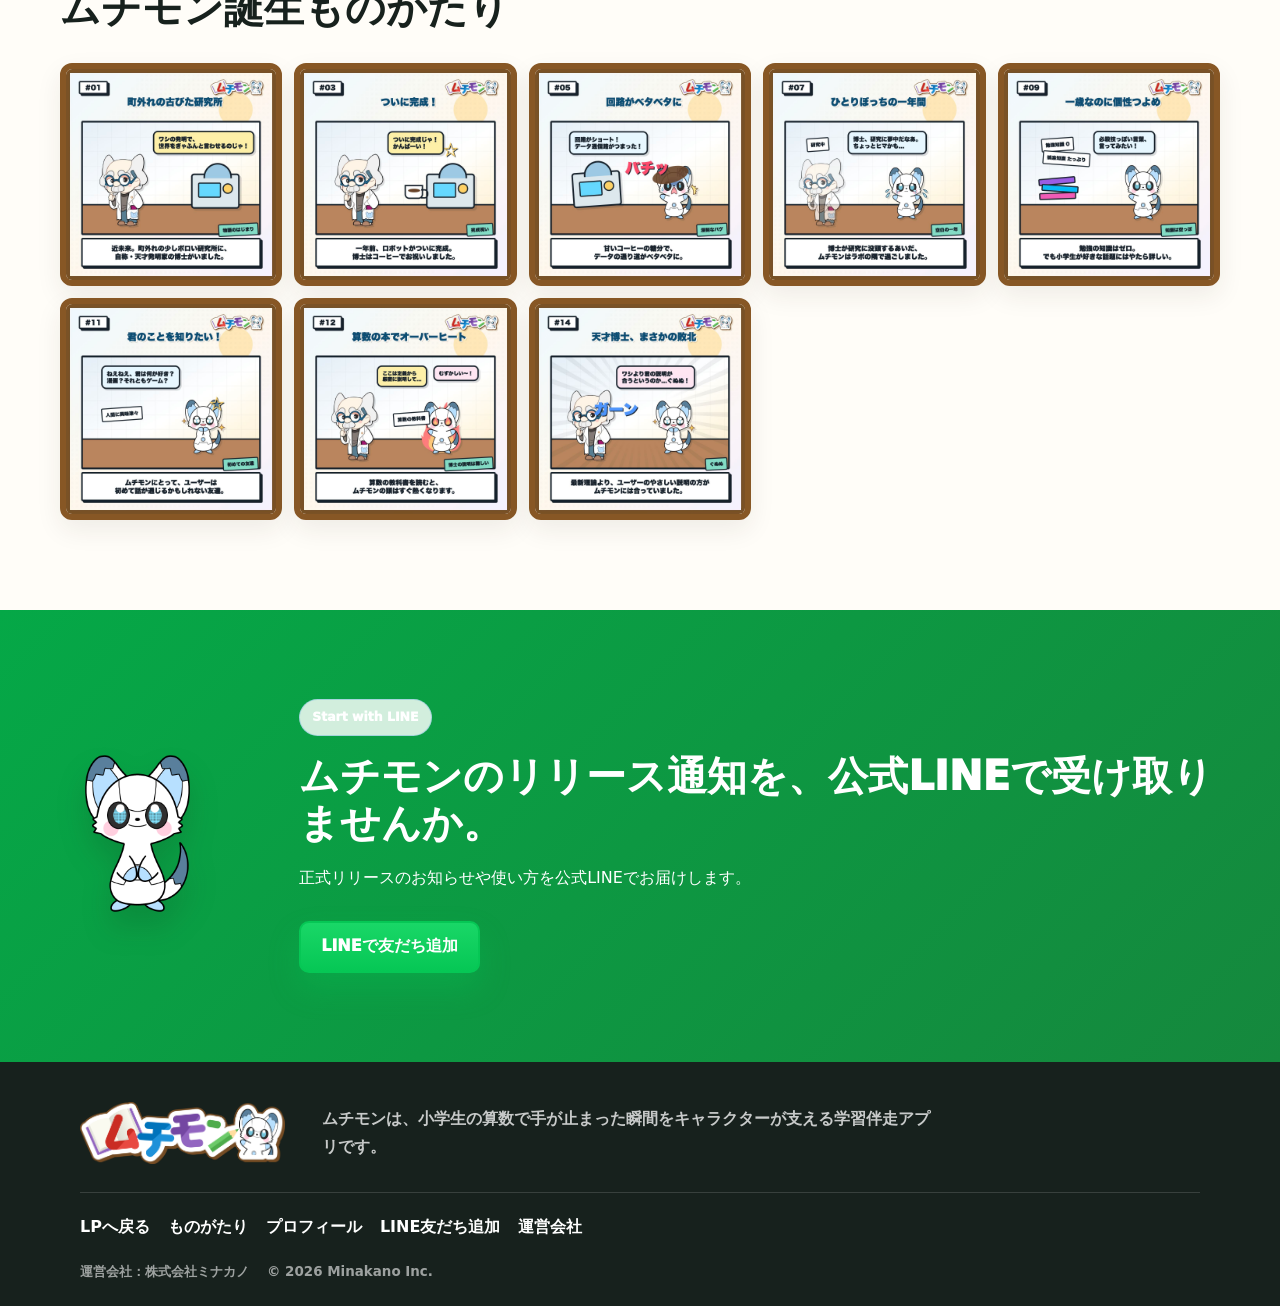
==== commit bbc000e4: "Add Instagram CTA to history page" ====
--- a/history/index.html
+++ b/history/index.html
@@ -5,6 +5,9 @@
     <meta name="viewport" content="width=device-width, initial-scale=1.0" />
     <title>ムチモンのキャラクターについて | ムチモン</title>
     <meta name="description" content="ムチモンは、町外れの研究所で生まれたAI搭載コミュニケーションロボット。コーヒー事件から始まった、少しポンコツで好奇心いっぱいの物語を紹介します。" />
+    <link rel="icon" href="/favicon.ico" sizes="any" />
+    <link rel="icon" href="/assets/favicon.png" type="image/png" />
+    <link rel="apple-touch-icon" href="/assets/favicon.png" />
     <link rel="preload" as="image" href="../assets/history/muchimon_birth_15_01.png" />
     <style>
       :root {
@@ -193,6 +196,42 @@
       .episode h3 { font-size: clamp(1.28rem, 2.2vw, 2rem); line-height: 1.28; }
       .episode p { margin: 14px 0 0; }
 
+      .instagram-card {
+        display: flex;
+        justify-content: space-between;
+        align-items: center;
+        gap: 20px;
+        margin-top: 28px;
+        border: 1px solid rgba(124, 103, 75, .16);
+        border-radius: 16px;
+        background: linear-gradient(135deg, rgba(255, 255, 255, .96) 0%, rgba(255, 247, 253, .95) 45%, rgba(239, 251, 255, .95) 100%);
+        padding: clamp(20px, 4vw, 30px);
+        box-shadow: 0 12px 34px rgba(54, 43, 26, .08);
+      }
+      .instagram-card h3 {
+        margin: 8px 0 0;
+        font-size: clamp(1.28rem, 2.4vw, 2rem);
+        line-height: 1.32;
+      }
+      .instagram-card p:not(.kicker) {
+        max-width: 620px;
+        margin: 10px 0 0;
+      }
+      .instagram-link {
+        display: inline-flex;
+        align-items: center;
+        justify-content: center;
+        min-height: 54px;
+        flex: 0 0 auto;
+        border-radius: 999px;
+        background: linear-gradient(135deg, #f58529 0%, #dd2a7b 50%, #8134af 100%);
+        color: #fff;
+        font-weight: 950;
+        line-height: 1.2;
+        padding: 14px 22px;
+        box-shadow: 0 16px 30px rgba(221, 42, 123, .22);
+      }
+
       .profile-grid {
         display: grid;
         grid-template-columns: repeat(3, minmax(0, 1fr));
@@ -264,6 +303,8 @@
         .section h2 { font-size: clamp(1.75rem, 7.2vw, 2.35rem); line-height: 1.22; }
         .episode, .fact, .profile-card { padding: 18px; }
         .episode img, .gallery-grid img { border-width: 5px; }
+        .instagram-card { align-items: flex-start; flex-direction: column; }
+        .instagram-link { width: 100%; }
         .gallery-grid { grid-template-columns: 1fr 1fr; }
         .cta img { max-height: 180px; }
         .site-footer { padding: 34px 18px 22px; }
@@ -346,6 +387,14 @@
               <img src="../assets/history/muchimon_birth_15_15.png" alt="博士とムチモンとユーザーの奇妙な学習生活が始まる様子" />
               <div><small>Episode 7</small><h3>奇妙な協力関係のスタート</h3><p>博士は少し悔しそうに、あなたをムチモンの専属の先生に任命します。こうして、嫉妬しながらもヒントをくれる博士、ポンコツだけど素直なムチモン、そして唯一の理解者であるあなたの学習生活が始まります。</p></div>
             </article>
+          </div>
+          <div class="instagram-card">
+            <div>
+              <p class="kicker">Instagram</p>
+              <h3>ムチモンについてはInstagramで発信しています。</h3>
+              <p>誕生ストーリーやキャラクター紹介、開発中のムチモンの様子を投稿しています。</p>
+            </div>
+            <a class="instagram-link" href="https://www.instagram.com/muchimon_minakano/?hl=ja" target="_blank" rel="noopener">Instagramを見る</a>
           </div>
         </div>
       </section>
